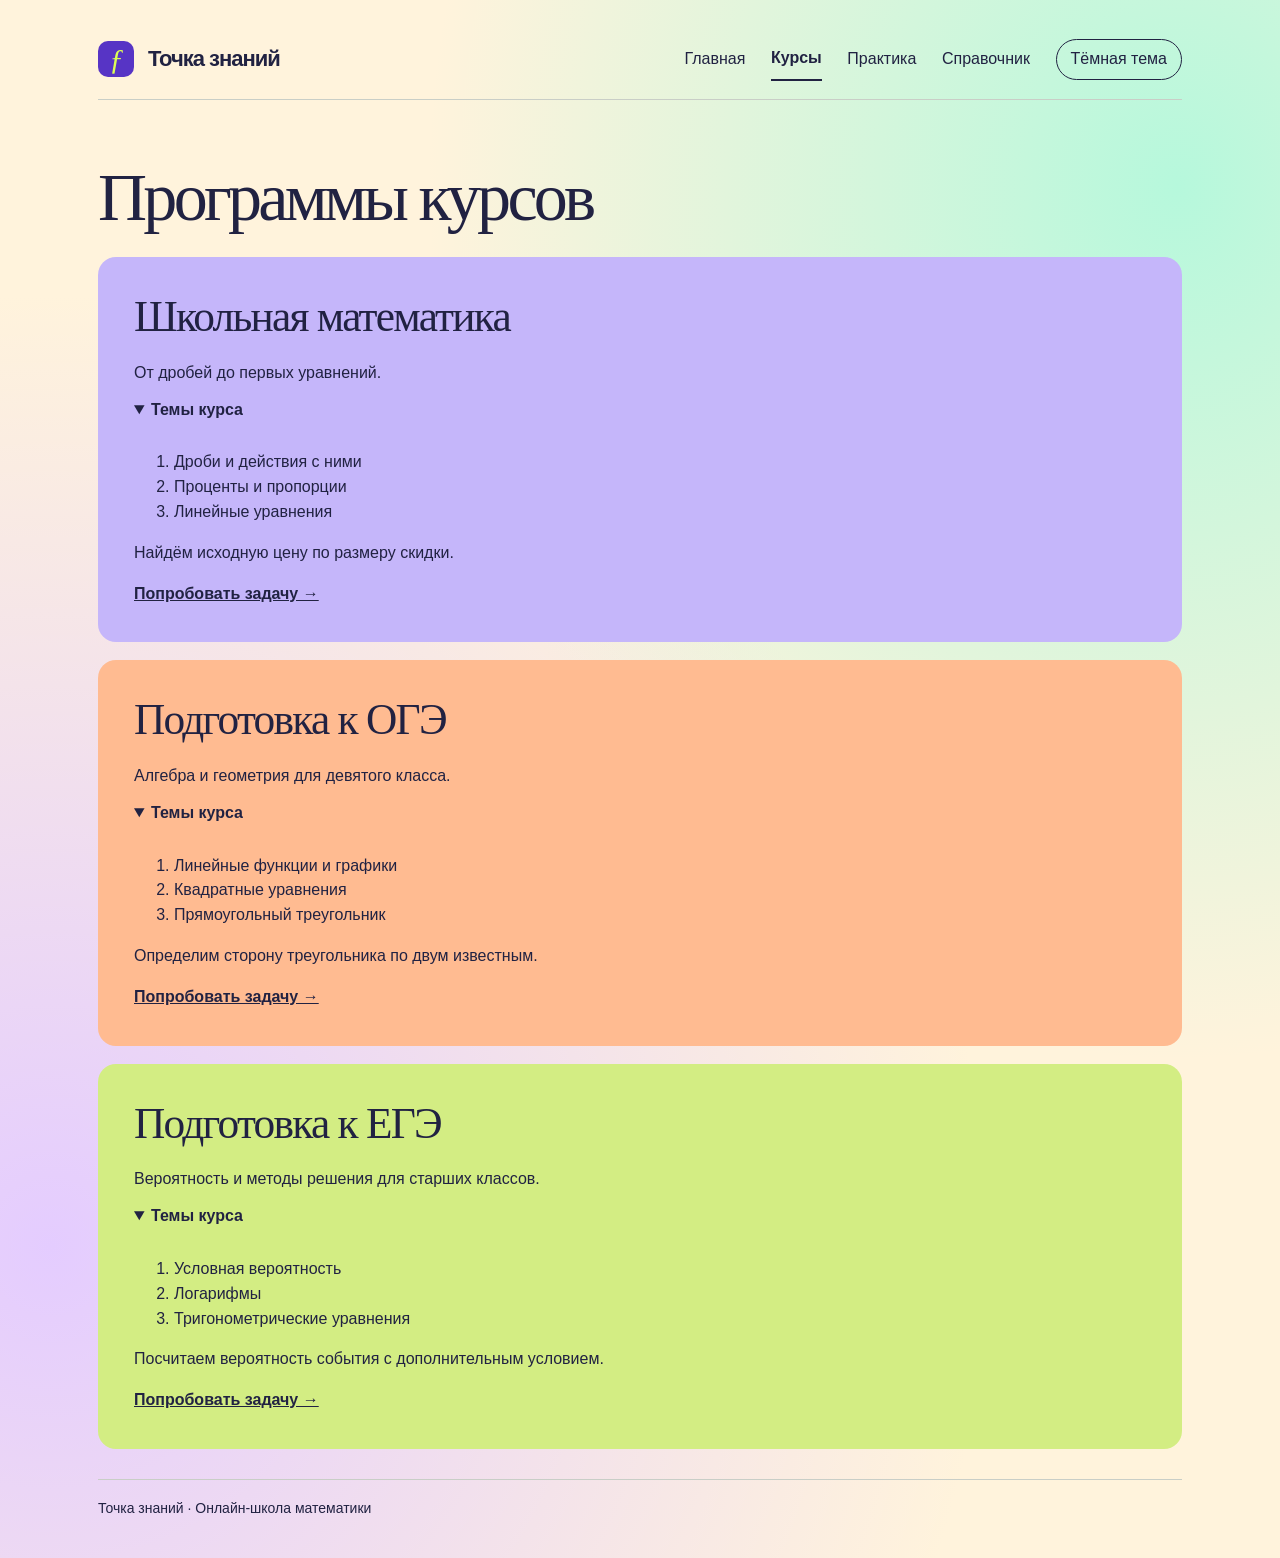
==== courses.html @ 42f4555e "Build a responsive four-page mathematics school with persistent theme selection" ====
<!doctype html>
<html lang="ru"><head><meta charset="utf-8"><meta name="viewport" content="width=device-width, initial-scale=1"><title>Курсы · Точка знаний</title><link rel="stylesheet" href="school.css"><script src="theme.js"></script></head><body><div class="tz"><nav aria-label="Основное меню"><a class="brand" href="index.html"><span class="mark" aria-hidden="true">ƒ</span>Точка знаний</a><div class="pages"><a href="index.html">Главная</a><a aria-current="page" href="courses.html">Курсы</a><a href="practice.html">Практика</a><a href="notes.html">Справочник</a><button type="button" class="theme" aria-pressed="false">Тёмная тема</button></div></nav><main><header class="page-head"><h1>Программы курсов</h1></header><article class="course" id="course-1"><h2>Школьная математика</h2><p>От дробей до первых уравнений.</p><details open><summary>Темы курса</summary><ol><li>Дроби и действия с ними</li><li>Проценты и пропорции</li><li>Линейные уравнения</li></ol></details><p>Найдём исходную цену по размеру скидки.</p><a href="practice.html#percent">Попробовать задачу →</a></article><article class="course" id="course-2"><h2>Подготовка к ОГЭ</h2><p>Алгебра и геометрия для девятого класса.</p><details open><summary>Темы курса</summary><ol><li>Линейные функции и графики</li><li>Квадратные уравнения</li><li>Прямоугольный треугольник</li></ol></details><p>Определим сторону треугольника по двум известным.</p><a href="practice.html#triangle">Попробовать задачу →</a></article><article class="course" id="course-3"><h2>Подготовка к ЕГЭ</h2><p>Вероятность и методы решения для старших классов.</p><details open><summary>Темы курса</summary><ol><li>Условная вероятность</li><li>Логарифмы</li><li>Тригонометрические уравнения</li></ol></details><p>Посчитаем вероятность события с дополнительным условием.</p><a href="practice.html#chance">Попробовать задачу →</a></article></main><footer>Точка знаний · Онлайн-школа математики</footer></div></body></html>
---- school.css ----
.tz {
  --ink: #162b35;
  --lime: #ddfa75;
  box-sizing: border-box;
  max-width: 1220px;
  margin: auto;
  padding: clamp(18px,4vw,52px);
  background: #f6f5ef;
  color: var(--ink);
  font: 16px/1.55 Inter, Arial, sans-serif;
  border-radius: 24px;
  container-type: inline-size;
}
.tz * { box-sizing: border-box; }
.tz nav, .tz .brand, .tz .tools { display:flex; align-items:center; gap:14px; }
.tz nav { justify-content:space-between; padding-bottom:18px; border-bottom:1px solid #c9cec7; }
.tz .brand { font-size:22px; font-weight:750; letter-spacing:-1px; }
.tz .mark { background:var(--ink); color:var(--lime); border-radius:10px; width:36px; text-align:center; font:italic 30px/36px Georgia,serif; }
.tz a { color:inherit; }
.tz .button { display:inline-block; width:fit-content; background:var(--ink); color:white; border-radius:100px; padding:12px 22px; text-decoration:none; font-weight:650; }
.tz .button:hover { background:#305364; }
.tz a:focus-visible, .tz summary:focus-visible { outline:3px solid #b85827; outline-offset:4px; }
.tz .hero { display:grid; grid-template-columns:1.1fr 1fr; align-items:center; gap:clamp(22px,4vw,54px); padding:48px 0; }
.tz h1,.tz h2,.tz h3,.tz p { color:inherit; margin:0; }
.tz h1 { font:500 clamp(40px,7cqw,82px)/.99 Georgia,serif; letter-spacing:-.055em; }
.tz h1 em { color:#466347; }
.tz .intro { margin:22px 0; max-width:42ch; }
.tz .tag { display:block; margin-bottom:18px; font-size:12px; font-weight:700; letter-spacing:.12em; text-transform:uppercase; }
.tz .board { background:var(--ink); color:white; padding:24px; border-radius:24px; }
.tz .board .tag { color:var(--lime); }
.tz svg { display:block; width:100%; height:auto; }
.tz .board p { margin:16px 0; font-size:18px; }
.tz summary { cursor:pointer; color:var(--lime); font-weight:bold; }
.tz details p { font-size:15px; }
.tz h2 { font:500 clamp(28px,4cqw,44px)/1.1 Georgia,serif; letter-spacing:-.04em; margin-bottom:20px; }
.tz .grid { display:grid; grid-template-columns:repeat(3,1fr); gap:12px; }
.tz article { padding:24px; border-radius:18px; background:#e3e9db; }
.tz article:nth-child(2) { background:#e0eaf1; }
.tz article:nth-child(3) { background:#f1e3d7; }
.tz article h3 { font:600 21px/1.2 Inter,Arial,sans-serif; margin-bottom:10px; }
.tz footer { margin-top:30px; padding-top:18px; border-top:1px solid #c9cec7; font-size:14px; }
@container (max-width:680px) {
  .tz .hero,.tz .grid { grid-template-columns:1fr; }
  .tz .hero { padding:30px 0; }
  .tz .brand { font-size:18px; gap:7px; }
  .tz .button { padding:10px 16px; }
}

.tz .board { min-width:0; }
.tz .slides { display:flex; align-items:flex-start; overflow-x:auto; scroll-snap-type:x mandatory; scrollbar-width:thin; }
.tz .problem { flex:0 0 100%; min-width:0; box-sizing:border-box; padding:3px; scroll-snap-align:start; }
.tz .problem svg { background-color:#203640; background-image:linear-gradient(#384d55 1px,transparent 1px),linear-gradient(90deg,#384d55 1px,transparent 1px); background-size:22px 22px; border-radius:10px; }
.tz .problem .answer, .tz .problem .hide-label { display:none; }
.tz .problem:has(details[open]) .answer { display:inline; fill:#ddfa75; font-weight:bold; }
.tz .problem:has(details[open]) .unknown, .tz details[open] .show-label { display:none; }
.tz details[open] .hide-label { display:inline; }
.tz .switcher { display:flex; align-items:center; gap:12px; margin:16px 0 4px; }
.tz .switcher small { margin-right:auto; }
.tz .switcher a { display:grid; place-items:center; width:44px; height:44px; border:1px solid #819598; border-radius:50%; text-decoration:none; color:white; }
.tz .switcher a:hover { background:#344c55; }
@media (prefers-reduced-motion:no-preference) { .tz .slides { scroll-behavior:smooth; } }

/* The page background also reaches the space outside the theme's content column. */
body:has(.tz), body:has(.tz) .wp-site-blocks {
  background: radial-gradient(ellipse at 92% 12%, #b6f8dc, transparent 45%),
              radial-gradient(ellipse at 4% 80%, #e4ccff, transparent 54%), #fff3dc;
}
.tz.tz {
  --ink:#212242;
  --lime:#dcff55;
  background:transparent;
  width:min(1160px, calc(100vw - 44px));
  max-width:none;
  margin-inline:calc(50% - min(580px, 50vw - 22px));
  padding:clamp(12px,2vw,28px);
}
.tz h1 em { color:#5931bd; }
.tz .mark, .tz a.button { background:#5734c5; }
.tz a.button:hover { background:#402493; }
.tz .board {
  background:linear-gradient(145deg,#32316f,#191d42 78%);
  box-shadow:0 18px 44px -20px #40308099;
  border:1px solid #4e508b;
  padding:clamp(16px,2vw,28px);
}
.tz .slides { scrollbar-width:none; overscroll-behavior-x:contain; }
.tz .slides::-webkit-scrollbar { display:none; }
.tz .problem { --accent:#deff5f; }
.tz .problem:nth-child(2) { --accent:#66f2dd; }
.tz .problem:nth-child(3) { --accent:#ffb981; }
.tz .problem svg { background-color:#272853; background-image:linear-gradient(#3b3b67 1px,transparent 1px),linear-gradient(90deg,#3b3b67 1px,transparent 1px); }
.tz .problem svg g[stroke] { stroke:var(--accent); fill:color-mix(in srgb,var(--accent) 18%,#272853); }
.tz .problem .tag,.tz .problem summary { color:var(--accent); }
.tz .problem:has(details[open]) .answer { fill:var(--accent); }
.tz .problem summary { padding:8px 0; }
.tz .switcher { border-top:1px solid #505077; padding-top:14px; }
.tz .switcher small { margin-right:0; }
.tz .meter { display:flex; gap:4px; margin-right:auto; }
.tz .meter i { width:6px; height:6px; border-radius:8px; background:#77789c; }
.tz .meter i.active { width:20px; background:var(--accent); }
.tz .switcher a { border-color:#9899ba; font:22px/1 Arial,sans-serif; }
.tz .switcher a:last-child { background:var(--accent); border-color:transparent; color:#212242; }
.tz .switcher a:hover { box-shadow:0 0 0 3px #ffffff42; }
.tz article { background:#d3ed83; }
.tz article:nth-child(2) { background:#c5b6fa; }
.tz article:nth-child(3) { background:#ffbb91; }
@media(max-width:420px) { .tz.tz { width:94vw; margin-inline:calc(50% - 47vw); padding:8px; } }

*{box-sizing:border-box}
html{min-height:100%;color-scheme:light}
body{margin:0;min-height:100vh}
body .tz.tz{width:min(1160px,100%);margin:0 auto;padding:clamp(16px,3vw,38px)}
.tz nav{flex-wrap:wrap}
.tz .brand{text-decoration:none}
.tz .pages{display:flex;align-items:center;gap:clamp(12px,2vw,28px);flex-wrap:wrap}
.pages a{text-decoration:none;padding:8px 0}
.pages a[aria-current]{border-bottom:2px solid currentColor;font-weight:700}
.theme{font:inherit;border:1px solid currentColor;background:transparent;color:inherit;border-radius:24px;padding:7px 14px;cursor:pointer}
.tz main{min-height:65vh}
.tz .page-head{padding:clamp(30px,5vw,66px) 0 26px}
.tz .page-head h1{font-size:clamp(40px,6vw,68px)}
.tz .course{margin-bottom:18px;padding:clamp(20px,3vw,36px)}
.tz .course summary,.tz .practice summary{color:inherit;padding:12px 0}
.tz .practice{padding:22px 0;border-top:1px solid #8888}
.tz .practice h2{font-size:26px}
.tz .course a,.tz .grid article a{display:inline-block;margin-top:16px;font-weight:700}
html[data-theme=dark]{color-scheme:dark}
html[data-theme=dark] body:has(.tz){background:radial-gradient(ellipse at top right,#163b39,transparent 48%),#191729}
html[data-theme=dark] .tz{--ink:#f3eefb}
html[data-theme=dark] .tz h1 em{color:#c4a8ff}
html[data-theme=dark] .tz article{background:#32422c}
html[data-theme=dark] .tz article:nth-child(2){background:#403459}
html[data-theme=dark] .tz article:nth-child(3){background:#54382e}
@media(max-width:620px){.tz nav{align-items:flex-start;gap:12px}.tz .pages{width:100%;gap:12px;font-size:14px}.theme{margin-left:auto}.tz .hero{grid-template-columns:minmax(0,1fr)}}
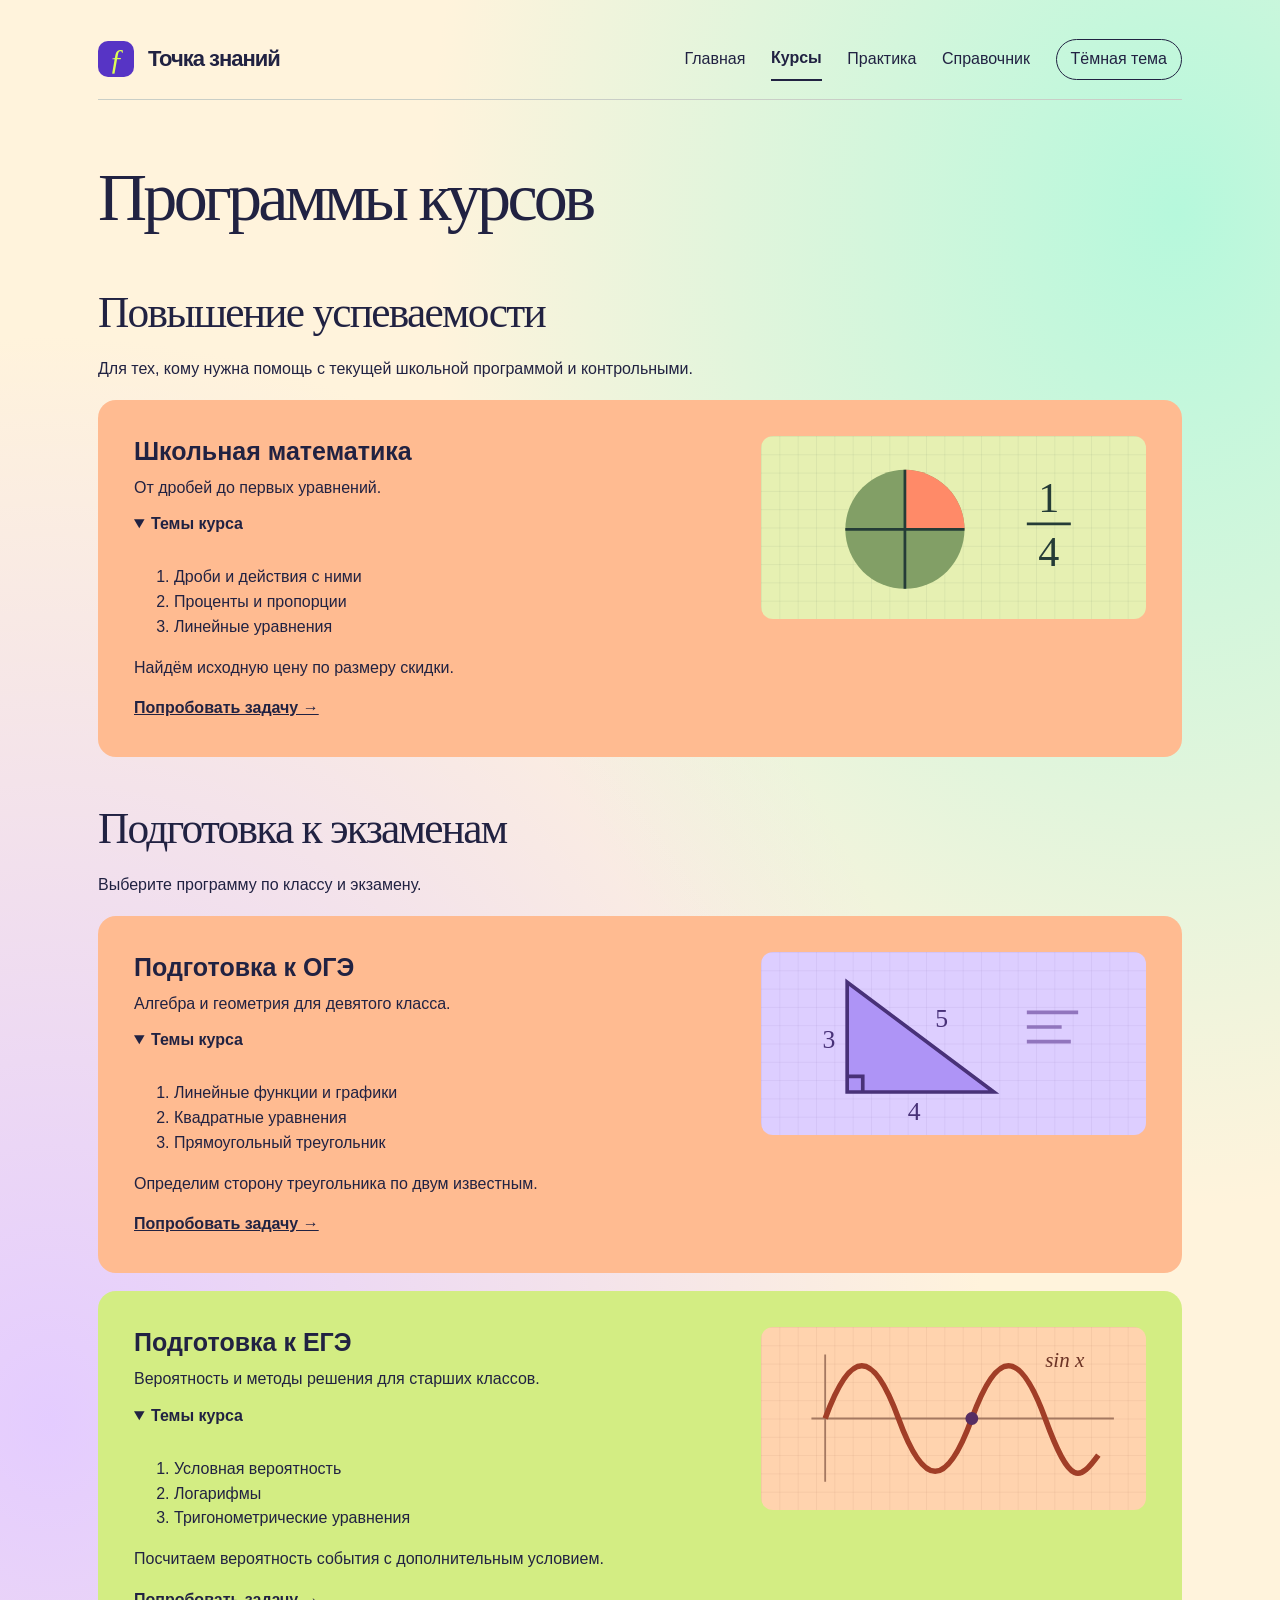
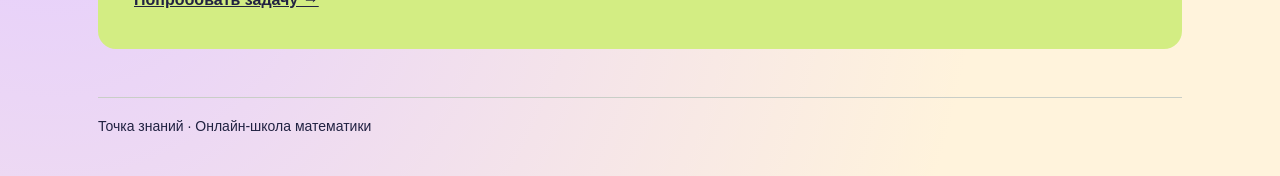
==== commit 7691e2a2: "Separate school support and exam preparation, illustrate the course catalogue" ====
--- a/courses.html
+++ b/courses.html
@@ -1,2 +1,2 @@
 <!doctype html>
-<html lang="ru"><head><meta charset="utf-8"><meta name="viewport" content="width=device-width, initial-scale=1"><title>Курсы · Точка знаний</title><link rel="stylesheet" href="school.css"><script src="theme.js"></script></head><body><div class="tz"><nav aria-label="Основное меню"><a class="brand" href="index.html"><span class="mark" aria-hidden="true">ƒ</span>Точка знаний</a><div class="pages"><a href="index.html">Главная</a><a aria-current="page" href="courses.html">Курсы</a><a href="practice.html">Практика</a><a href="notes.html">Справочник</a><button type="button" class="theme" aria-pressed="false">Тёмная тема</button></div></nav><main><header class="page-head"><h1>Программы курсов</h1></header><article class="course" id="course-1"><h2>Школьная математика</h2><p>От дробей до первых уравнений.</p><details open><summary>Темы курса</summary><ol><li>Дроби и действия с ними</li><li>Проценты и пропорции</li><li>Линейные уравнения</li></ol></details><p>Найдём исходную цену по размеру скидки.</p><a href="practice.html#percent">Попробовать задачу →</a></article><article class="course" id="course-2"><h2>Подготовка к ОГЭ</h2><p>Алгебра и геометрия для девятого класса.</p><details open><summary>Темы курса</summary><ol><li>Линейные функции и графики</li><li>Квадратные уравнения</li><li>Прямоугольный треугольник</li></ol></details><p>Определим сторону треугольника по двум известным.</p><a href="practice.html#triangle">Попробовать задачу →</a></article><article class="course" id="course-3"><h2>Подготовка к ЕГЭ</h2><p>Вероятность и методы решения для старших классов.</p><details open><summary>Темы курса</summary><ol><li>Условная вероятность</li><li>Логарифмы</li><li>Тригонометрические уравнения</li></ol></details><p>Посчитаем вероятность события с дополнительным условием.</p><a href="practice.html#chance">Попробовать задачу →</a></article></main><footer>Точка знаний · Онлайн-школа математики</footer></div></body></html>+<html lang="ru"><head><meta charset="utf-8"><meta name="viewport" content="width=device-width, initial-scale=1"><title>Курсы · Точка знаний</title><link rel="stylesheet" href="school.css"><script src="theme.js"></script></head><body><div class="tz"><nav aria-label="Основное меню"><a class="brand" href="index.html"><span class="mark" aria-hidden="true">ƒ</span>Точка знаний</a><div class="pages"><a href="index.html">Главная</a><a aria-current="page" href="courses.html">Курсы</a><a href="practice.html">Практика</a><a href="notes.html">Справочник</a><button type="button" class="theme" aria-pressed="false">Тёмная тема</button></div></nav><main><header class="page-head"><h1>Программы курсов</h1></header><section class="catalog-group" id="school"><h2>Повышение успеваемости</h2><p>Для тех, кому нужна помощь с текущей школьной программой и контрольными.</p><article class="course" id="course-1"><img class="lesson-art" src="fractions.svg" width="420" height="200" alt="Одна четверть круга выделена цветом"><h3>Школьная математика</h3><p>От дробей до первых уравнений.</p><details open><summary>Темы курса</summary><ol><li>Дроби и действия с ними</li><li>Проценты и пропорции</li><li>Линейные уравнения</li></ol></details><p>Найдём исходную цену по размеру скидки.</p><a href="practice.html#percent">Попробовать задачу →</a></article></section><section class="catalog-group" id="exams"><h2>Подготовка к экзаменам</h2><p>Выберите программу по классу и экзамену.</p><article class="course" id="course-2"><img class="lesson-art" src="triangle.svg" width="420" height="200" alt="Прямоугольный треугольник со сторонами 3, 4 и 5"><h3>Подготовка к ОГЭ</h3><p>Алгебра и геометрия для девятого класса.</p><details open><summary>Темы курса</summary><ol><li>Линейные функции и графики</li><li>Квадратные уравнения</li><li>Прямоугольный треугольник</li></ol></details><p>Определим сторону треугольника по двум известным.</p><a href="practice.html#triangle">Попробовать задачу →</a></article><article class="course" id="course-3"><img class="lesson-art" src="wave.svg" width="420" height="200" alt="График синусоиды"><h3>Подготовка к ЕГЭ</h3><p>Вероятность и методы решения для старших классов.</p><details open><summary>Темы курса</summary><ol><li>Условная вероятность</li><li>Логарифмы</li><li>Тригонометрические уравнения</li></ol></details><p>Посчитаем вероятность события с дополнительным условием.</p><a href="practice.html#chance">Попробовать задачу →</a></article></section></main><footer>Точка знаний · Онлайн-школа математики</footer></div></body></html>
--- a/school.css
+++ b/school.css
@@ -133,3 +133,12 @@
 html[data-theme=dark] .tz article:nth-child(2){background:#403459}
 html[data-theme=dark] .tz article:nth-child(3){background:#54382e}
 @media(max-width:620px){.tz nav{align-items:flex-start;gap:12px}.tz .pages{width:100%;gap:12px;font-size:14px}.theme{margin-left:auto}.tz .hero{grid-template-columns:minmax(0,1fr)}}
+
+.tz .lesson-art { display:block;width:100%;height:auto;border-radius:12px;margin-bottom:18px; }
+.catalog-group { margin:32px 0 48px; }
+.tz .catalog-group > p { margin-bottom:18px; }
+.tz .catalog-group article { display:flow-root; }
+.tz .catalog-group h3 { font-size:25px; }
+@media(min-width:720px) {
+ .tz .catalog-group .lesson-art { float:right;width:38%;margin:0 0 16px 32px; }
+}
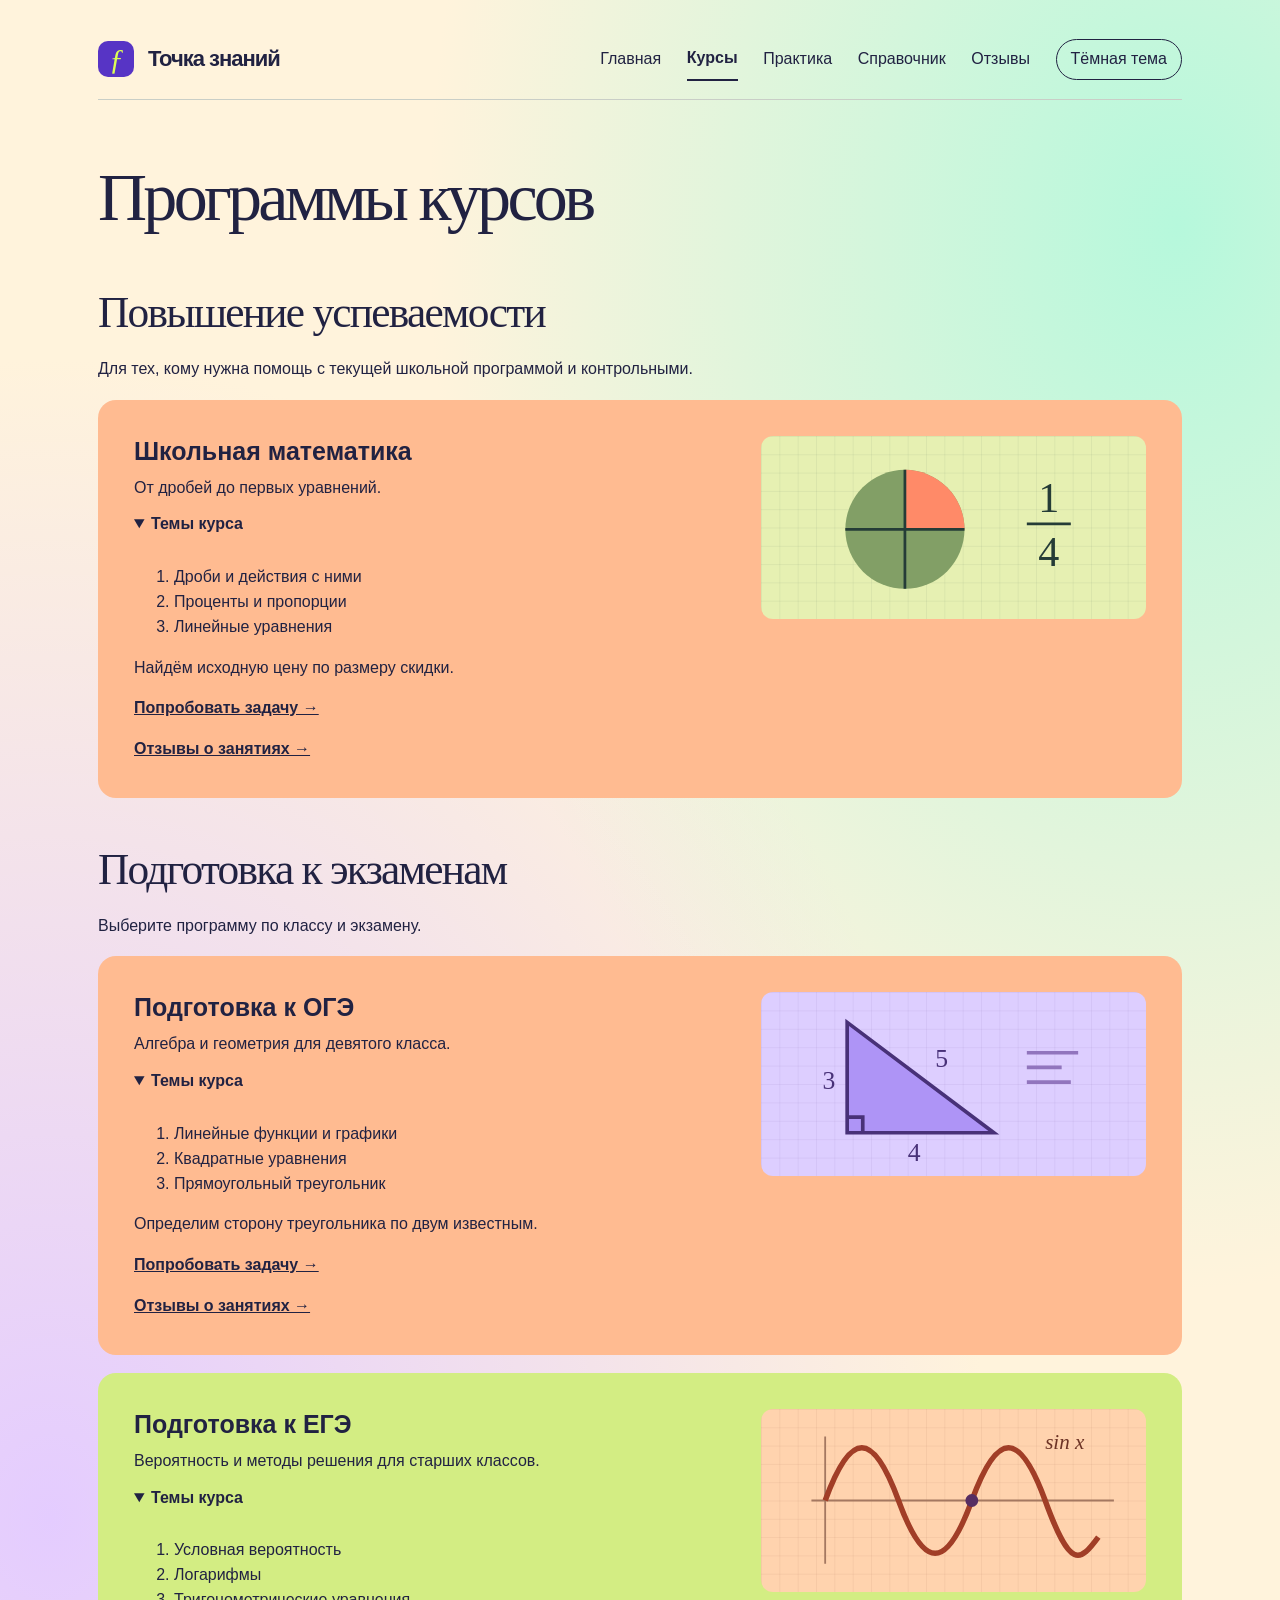
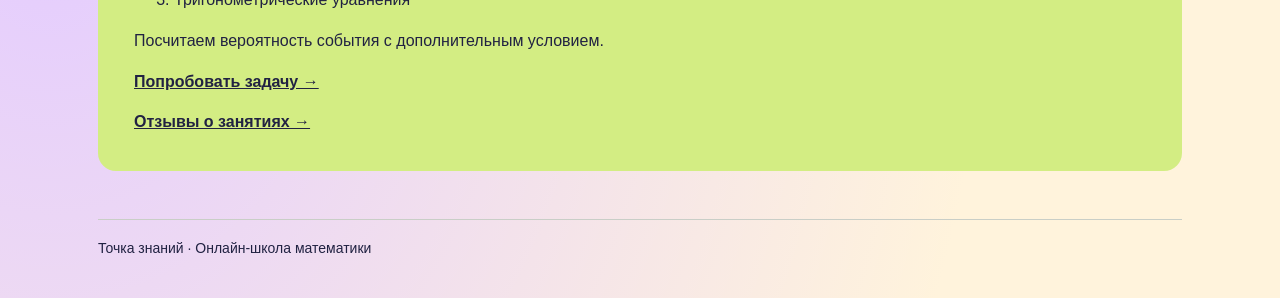
==== commit cc0fdaf6: "Publish six student and parent reviews with course-linked learning stories" ====
--- a/courses.html
+++ b/courses.html
@@ -1,2 +1,2 @@
 <!doctype html>
-<html lang="ru"><head><meta charset="utf-8"><meta name="viewport" content="width=device-width, initial-scale=1"><title>Курсы · Точка знаний</title><link rel="stylesheet" href="school.css"><script src="theme.js"></script></head><body><div class="tz"><nav aria-label="Основное меню"><a class="brand" href="index.html"><span class="mark" aria-hidden="true">ƒ</span>Точка знаний</a><div class="pages"><a href="index.html">Главная</a><a aria-current="page" href="courses.html">Курсы</a><a href="practice.html">Практика</a><a href="notes.html">Справочник</a><button type="button" class="theme" aria-pressed="false">Тёмная тема</button></div></nav><main><header class="page-head"><h1>Программы курсов</h1></header><section class="catalog-group" id="school"><h2>Повышение успеваемости</h2><p>Для тех, кому нужна помощь с текущей школьной программой и контрольными.</p><article class="course" id="course-1"><img class="lesson-art" src="fractions.svg" width="420" height="200" alt="Одна четверть круга выделена цветом"><h3>Школьная математика</h3><p>От дробей до первых уравнений.</p><details open><summary>Темы курса</summary><ol><li>Дроби и действия с ними</li><li>Проценты и пропорции</li><li>Линейные уравнения</li></ol></details><p>Найдём исходную цену по размеру скидки.</p><a href="practice.html#percent">Попробовать задачу →</a></article></section><section class="catalog-group" id="exams"><h2>Подготовка к экзаменам</h2><p>Выберите программу по классу и экзамену.</p><article class="course" id="course-2"><img class="lesson-art" src="triangle.svg" width="420" height="200" alt="Прямоугольный треугольник со сторонами 3, 4 и 5"><h3>Подготовка к ОГЭ</h3><p>Алгебра и геометрия для девятого класса.</p><details open><summary>Темы курса</summary><ol><li>Линейные функции и графики</li><li>Квадратные уравнения</li><li>Прямоугольный треугольник</li></ol></details><p>Определим сторону треугольника по двум известным.</p><a href="practice.html#triangle">Попробовать задачу →</a></article><article class="course" id="course-3"><img class="lesson-art" src="wave.svg" width="420" height="200" alt="График синусоиды"><h3>Подготовка к ЕГЭ</h3><p>Вероятность и методы решения для старших классов.</p><details open><summary>Темы курса</summary><ol><li>Условная вероятность</li><li>Логарифмы</li><li>Тригонометрические уравнения</li></ol></details><p>Посчитаем вероятность события с дополнительным условием.</p><a href="practice.html#chance">Попробовать задачу →</a></article></section></main><footer>Точка знаний · Онлайн-школа математики</footer></div></body></html>+<html lang="ru"><head><meta charset="utf-8"><meta name="viewport" content="width=device-width, initial-scale=1"><title>Курсы · Точка знаний</title><link rel="stylesheet" href="school.css"><script src="theme.js"></script></head><body><div class="tz"><nav aria-label="Основное меню"><a class="brand" href="index.html"><span class="mark" aria-hidden="true">ƒ</span>Точка знаний</a><div class="pages"><a href="index.html">Главная</a><a aria-current="page" href="courses.html">Курсы</a><a href="practice.html">Практика</a><a href="notes.html">Справочник</a><a href="reviews.html">Отзывы</a><button type="button" class="theme" aria-pressed="false">Тёмная тема</button></div></nav><main><header class="page-head"><h1>Программы курсов</h1></header><section class="catalog-group" id="school"><h2>Повышение успеваемости</h2><p>Для тех, кому нужна помощь с текущей школьной программой и контрольными.</p><article class="course" id="course-1"><img class="lesson-art" src="fractions.svg" width="420" height="200" alt="Одна четверть круга выделена цветом"><h3>Школьная математика</h3><p>От дробей до первых уравнений.</p><details open><summary>Темы курса</summary><ol><li>Дроби и действия с ними</li><li>Проценты и пропорции</li><li>Линейные уравнения</li></ol></details><p>Найдём исходную цену по размеру скидки.</p><a href="practice.html#percent">Попробовать задачу →</a><p><a href="reviews.html#school">Отзывы о занятиях →</a></p></article></section><section class="catalog-group" id="exams"><h2>Подготовка к экзаменам</h2><p>Выберите программу по классу и экзамену.</p><article class="course" id="course-2"><img class="lesson-art" src="triangle.svg" width="420" height="200" alt="Прямоугольный треугольник со сторонами 3, 4 и 5"><h3>Подготовка к ОГЭ</h3><p>Алгебра и геометрия для девятого класса.</p><details open><summary>Темы курса</summary><ol><li>Линейные функции и графики</li><li>Квадратные уравнения</li><li>Прямоугольный треугольник</li></ol></details><p>Определим сторону треугольника по двум известным.</p><a href="practice.html#triangle">Попробовать задачу →</a><p><a href="reviews.html#oge">Отзывы о занятиях →</a></p></article><article class="course" id="course-3"><img class="lesson-art" src="wave.svg" width="420" height="200" alt="График синусоиды"><h3>Подготовка к ЕГЭ</h3><p>Вероятность и методы решения для старших классов.</p><details open><summary>Темы курса</summary><ol><li>Условная вероятность</li><li>Логарифмы</li><li>Тригонометрические уравнения</li></ol></details><p>Посчитаем вероятность события с дополнительным условием.</p><a href="practice.html#chance">Попробовать задачу →</a><p><a href="reviews.html#ege">Отзывы о занятиях →</a></p></article></section></main><footer>Точка знаний · Онлайн-школа математики</footer></div></body></html>
--- a/school.css
+++ b/school.css
@@ -142,3 +142,12 @@
 @media(min-width:720px) {
  .tz .catalog-group .lesson-art { float:right;width:38%;margin:0 0 16px 32px; }
 }
+
+.review-group { margin: clamp(32px,6vw,68px) 0; scroll-margin-top:24px; }
+.review-links { line-height:2.4; }
+.review { max-width:76ch; margin:20px 0; padding:clamp(18px,4vw,32px); border:1px solid #9183ae66; border-inline-start:4px solid #9372df; border-radius:16px; background:#ffffff54; }
+.review h3 { font:600 23px/1.3 Georgia,serif; }
+.review blockquote { margin:14px 0; line-height:1.7; }
+.review figcaption { font-weight:650; }
+html[data-theme=dark] .review { background:#292639; }
+.tz .all-reviews { margin-top:18px; }
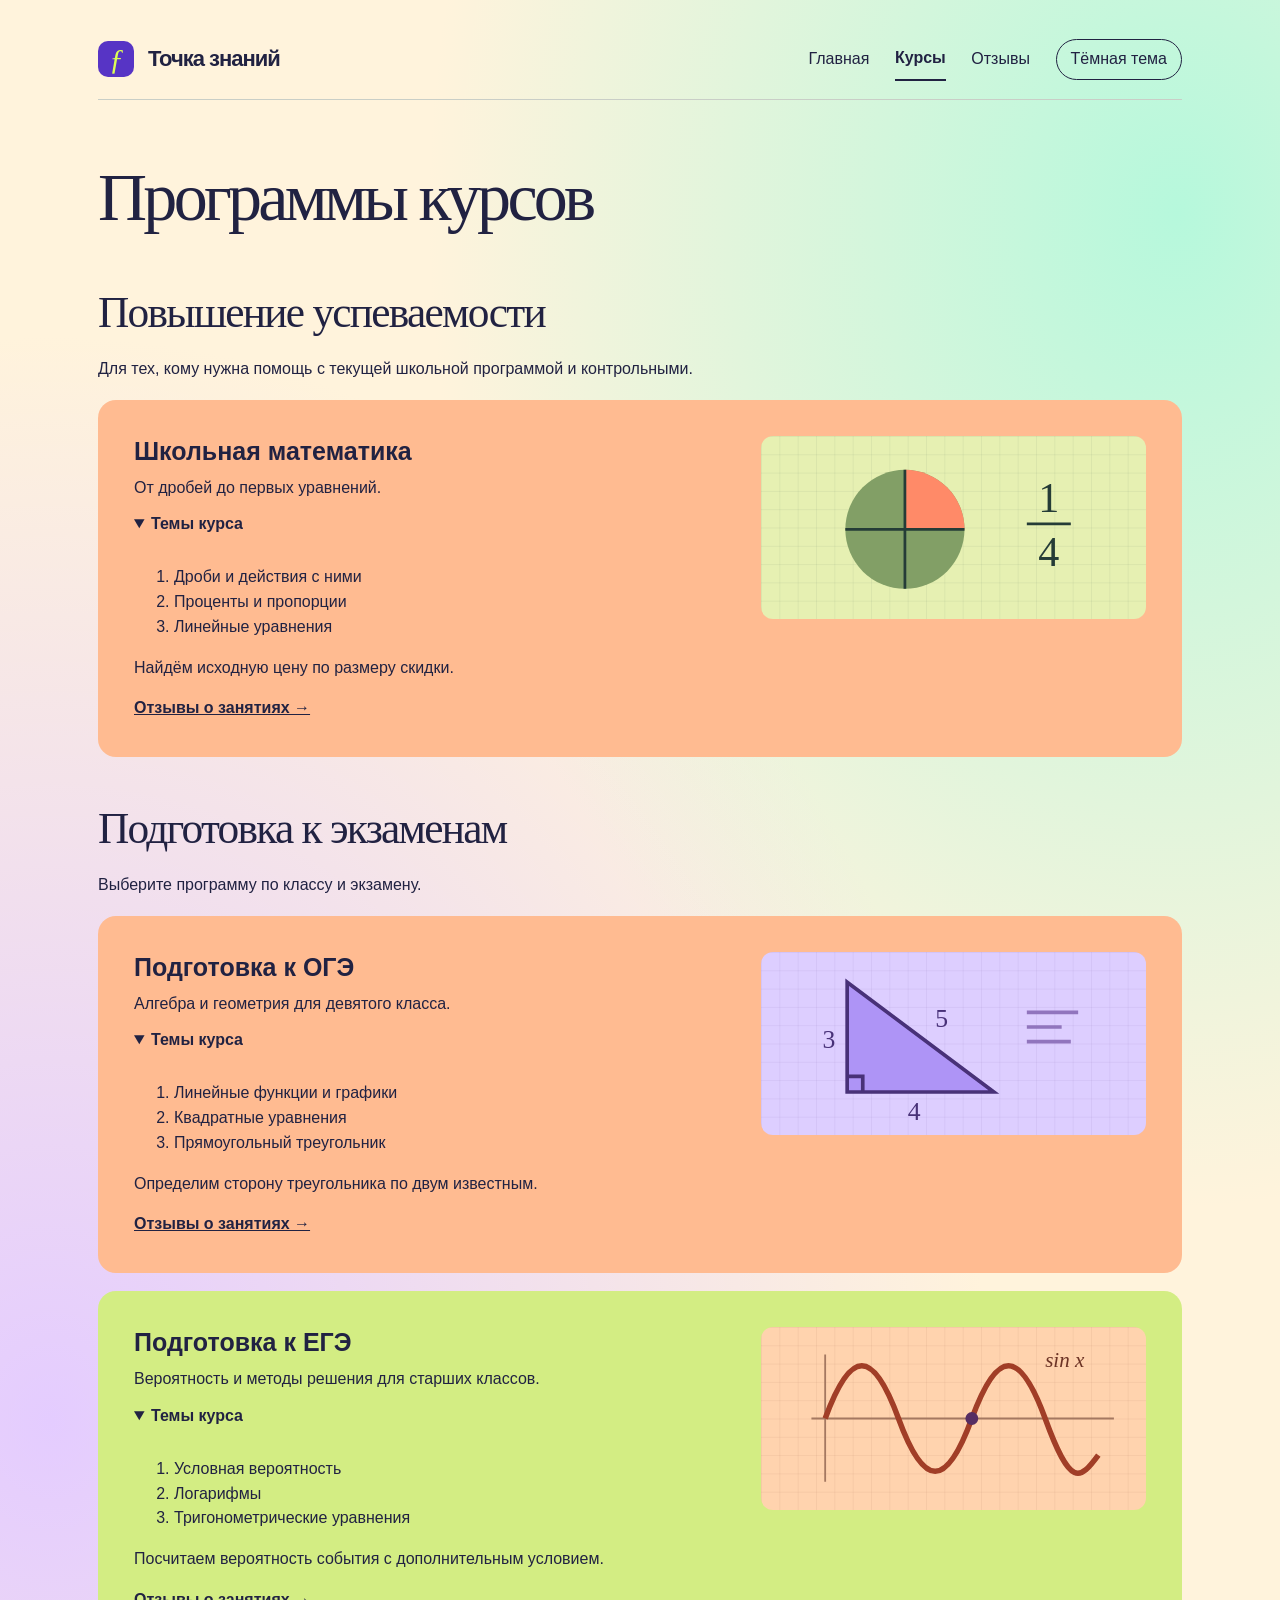
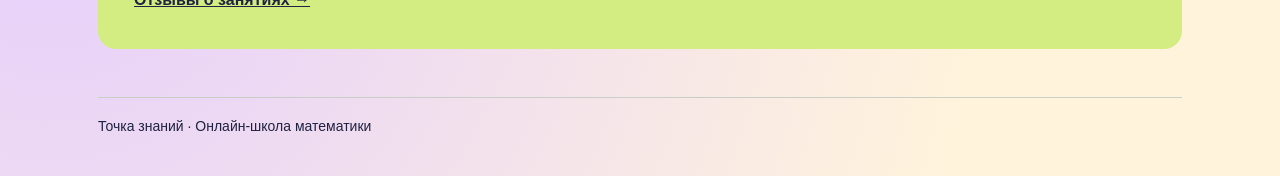
==== commit 13142d8a: "Align public pages, retire public practice routes and redesign review cards" ====
--- a/courses.html
+++ b/courses.html
@@ -1,2 +1,2 @@
 <!doctype html>
-<html lang="ru"><head><meta charset="utf-8"><meta name="viewport" content="width=device-width, initial-scale=1"><title>Курсы · Точка знаний</title><link rel="stylesheet" href="school.css"><script src="theme.js"></script></head><body><div class="tz"><nav aria-label="Основное меню"><a class="brand" href="index.html"><span class="mark" aria-hidden="true">ƒ</span>Точка знаний</a><div class="pages"><a href="index.html">Главная</a><a aria-current="page" href="courses.html">Курсы</a><a href="practice.html">Практика</a><a href="notes.html">Справочник</a><a href="reviews.html">Отзывы</a><button type="button" class="theme" aria-pressed="false">Тёмная тема</button></div></nav><main><header class="page-head"><h1>Программы курсов</h1></header><section class="catalog-group" id="school"><h2>Повышение успеваемости</h2><p>Для тех, кому нужна помощь с текущей школьной программой и контрольными.</p><article class="course" id="course-1"><img class="lesson-art" src="fractions.svg" width="420" height="200" alt="Одна четверть круга выделена цветом"><h3>Школьная математика</h3><p>От дробей до первых уравнений.</p><details open><summary>Темы курса</summary><ol><li>Дроби и действия с ними</li><li>Проценты и пропорции</li><li>Линейные уравнения</li></ol></details><p>Найдём исходную цену по размеру скидки.</p><a href="practice.html#percent">Попробовать задачу →</a><p><a href="reviews.html#school">Отзывы о занятиях →</a></p></article></section><section class="catalog-group" id="exams"><h2>Подготовка к экзаменам</h2><p>Выберите программу по классу и экзамену.</p><article class="course" id="course-2"><img class="lesson-art" src="triangle.svg" width="420" height="200" alt="Прямоугольный треугольник со сторонами 3, 4 и 5"><h3>Подготовка к ОГЭ</h3><p>Алгебра и геометрия для девятого класса.</p><details open><summary>Темы курса</summary><ol><li>Линейные функции и графики</li><li>Квадратные уравнения</li><li>Прямоугольный треугольник</li></ol></details><p>Определим сторону треугольника по двум известным.</p><a href="practice.html#triangle">Попробовать задачу →</a><p><a href="reviews.html#oge">Отзывы о занятиях →</a></p></article><article class="course" id="course-3"><img class="lesson-art" src="wave.svg" width="420" height="200" alt="График синусоиды"><h3>Подготовка к ЕГЭ</h3><p>Вероятность и методы решения для старших классов.</p><details open><summary>Темы курса</summary><ol><li>Условная вероятность</li><li>Логарифмы</li><li>Тригонометрические уравнения</li></ol></details><p>Посчитаем вероятность события с дополнительным условием.</p><a href="practice.html#chance">Попробовать задачу →</a><p><a href="reviews.html#ege">Отзывы о занятиях →</a></p></article></section></main><footer>Точка знаний · Онлайн-школа математики</footer></div></body></html>+<html lang="ru"><head><meta charset="utf-8"><meta name="viewport" content="width=device-width, initial-scale=1"><title>Курсы · Точка знаний</title><link rel="stylesheet" href="school.css"><script src="theme.js"></script></head><body><div class="tz"><nav aria-label="Основное меню"><a class="brand" href="index.html"><span class="mark" aria-hidden="true">ƒ</span>Точка знаний</a><div class="pages"><a href="index.html">Главная</a><a aria-current="page" href="courses.html">Курсы</a><a href="reviews.html">Отзывы</a><button type="button" class="theme" aria-pressed="false">Тёмная тема</button></div></nav><main><header class="page-head"><h1>Программы курсов</h1></header><section class="catalog-group" id="school"><h2>Повышение успеваемости</h2><p>Для тех, кому нужна помощь с текущей школьной программой и контрольными.</p><article class="course" id="course-1"><img class="lesson-art" src="fractions.svg" width="420" height="200" alt="Одна четверть круга выделена цветом"><h3>Школьная математика</h3><p>От дробей до первых уравнений.</p><details open><summary>Темы курса</summary><ol><li>Дроби и действия с ними</li><li>Проценты и пропорции</li><li>Линейные уравнения</li></ol></details><p>Найдём исходную цену по размеру скидки.</p><p><a href="reviews.html#school">Отзывы о занятиях →</a></p></article></section><section class="catalog-group" id="exams"><h2>Подготовка к экзаменам</h2><p>Выберите программу по классу и экзамену.</p><article class="course" id="course-2"><img class="lesson-art" src="triangle.svg" width="420" height="200" alt="Прямоугольный треугольник со сторонами 3, 4 и 5"><h3>Подготовка к ОГЭ</h3><p>Алгебра и геометрия для девятого класса.</p><details open><summary>Темы курса</summary><ol><li>Линейные функции и графики</li><li>Квадратные уравнения</li><li>Прямоугольный треугольник</li></ol></details><p>Определим сторону треугольника по двум известным.</p><p><a href="reviews.html#oge">Отзывы о занятиях →</a></p></article><article class="course" id="course-3"><img class="lesson-art" src="wave.svg" width="420" height="200" alt="График синусоиды"><h3>Подготовка к ЕГЭ</h3><p>Вероятность и методы решения для старших классов.</p><details open><summary>Темы курса</summary><ol><li>Условная вероятность</li><li>Логарифмы</li><li>Тригонометрические уравнения</li></ol></details><p>Посчитаем вероятность события с дополнительным условием.</p><p><a href="reviews.html#ege">Отзывы о занятиях →</a></p></article></section></main><footer>Точка знаний · Онлайн-школа математики</footer></div></body></html>
--- a/school.css
+++ b/school.css
@@ -151,3 +151,24 @@
 .review figcaption { font-weight:650; }
 html[data-theme=dark] .review { background:#292639; }
 .tz .all-reviews { margin-top:18px; }
+
+/* Shared card geometry and responsive review rows. */
+.tz .grid > article { display:flex;flex-direction:column;min-width:0; }
+.tz .grid > article > a { margin-top:auto;padding-top:18px; }
+.tz .review-deck { display:grid;grid-template-columns:repeat(3,minmax(0,1fr));gap:18px;margin:20px 0;align-items:start; }
+.tz .review-deck .story-card { display:flex;flex-direction:column;min-height:330px;padding:26px;border-radius:24px;background:#fbdce8;color:#282234; }
+.tz .review-deck .story-card:nth-child(2n) { background:#e6ddfb; }
+.tz .review-deck .story-card:nth-child(3n) { background:#d5eee5; }
+.tz .story-card h3 { margin:0 0 7px;font:700 1.18rem/1.32 system-ui,sans-serif; }
+.tz .story-card header p { color:#615768;font-size:.9rem; }
+.tz .story-card blockquote { margin:20px 0;line-height:1.6; }
+.tz .story-card details { margin-top:auto;display:flex;flex-direction:column; }
+.tz .story-card summary { cursor:pointer;color:inherit;text-decoration:underline;text-underline-offset:4px;padding:8px 0; }
+.tz .story-card summary span+span,.tz .story-card details[open] summary span:first-child {display:none}
+.tz .story-card details[open] summary span+span {display:inline}
+html[data-theme=dark] .tz .story-card {background:#453042;color:#fff3fb}
+html[data-theme=dark] .tz .story-card:nth-child(2n) {background:#37334e}
+html[data-theme=dark] .tz .story-card:nth-child(3n) {background:#274139}
+html[data-theme=dark] .tz .story-card header p {color:#e0d9e2}
+@media(max-width:850px){.tz .review-deck {grid-template-columns:repeat(2,minmax(0,1fr))}}
+@media(max-width:600px){.tz .review-deck {grid-template-columns:minmax(0,1fr)}.tz .review-deck .story-card {min-height:auto}.tz .pages{width:100%;gap:12px}.tz .theme{margin-left:0}}
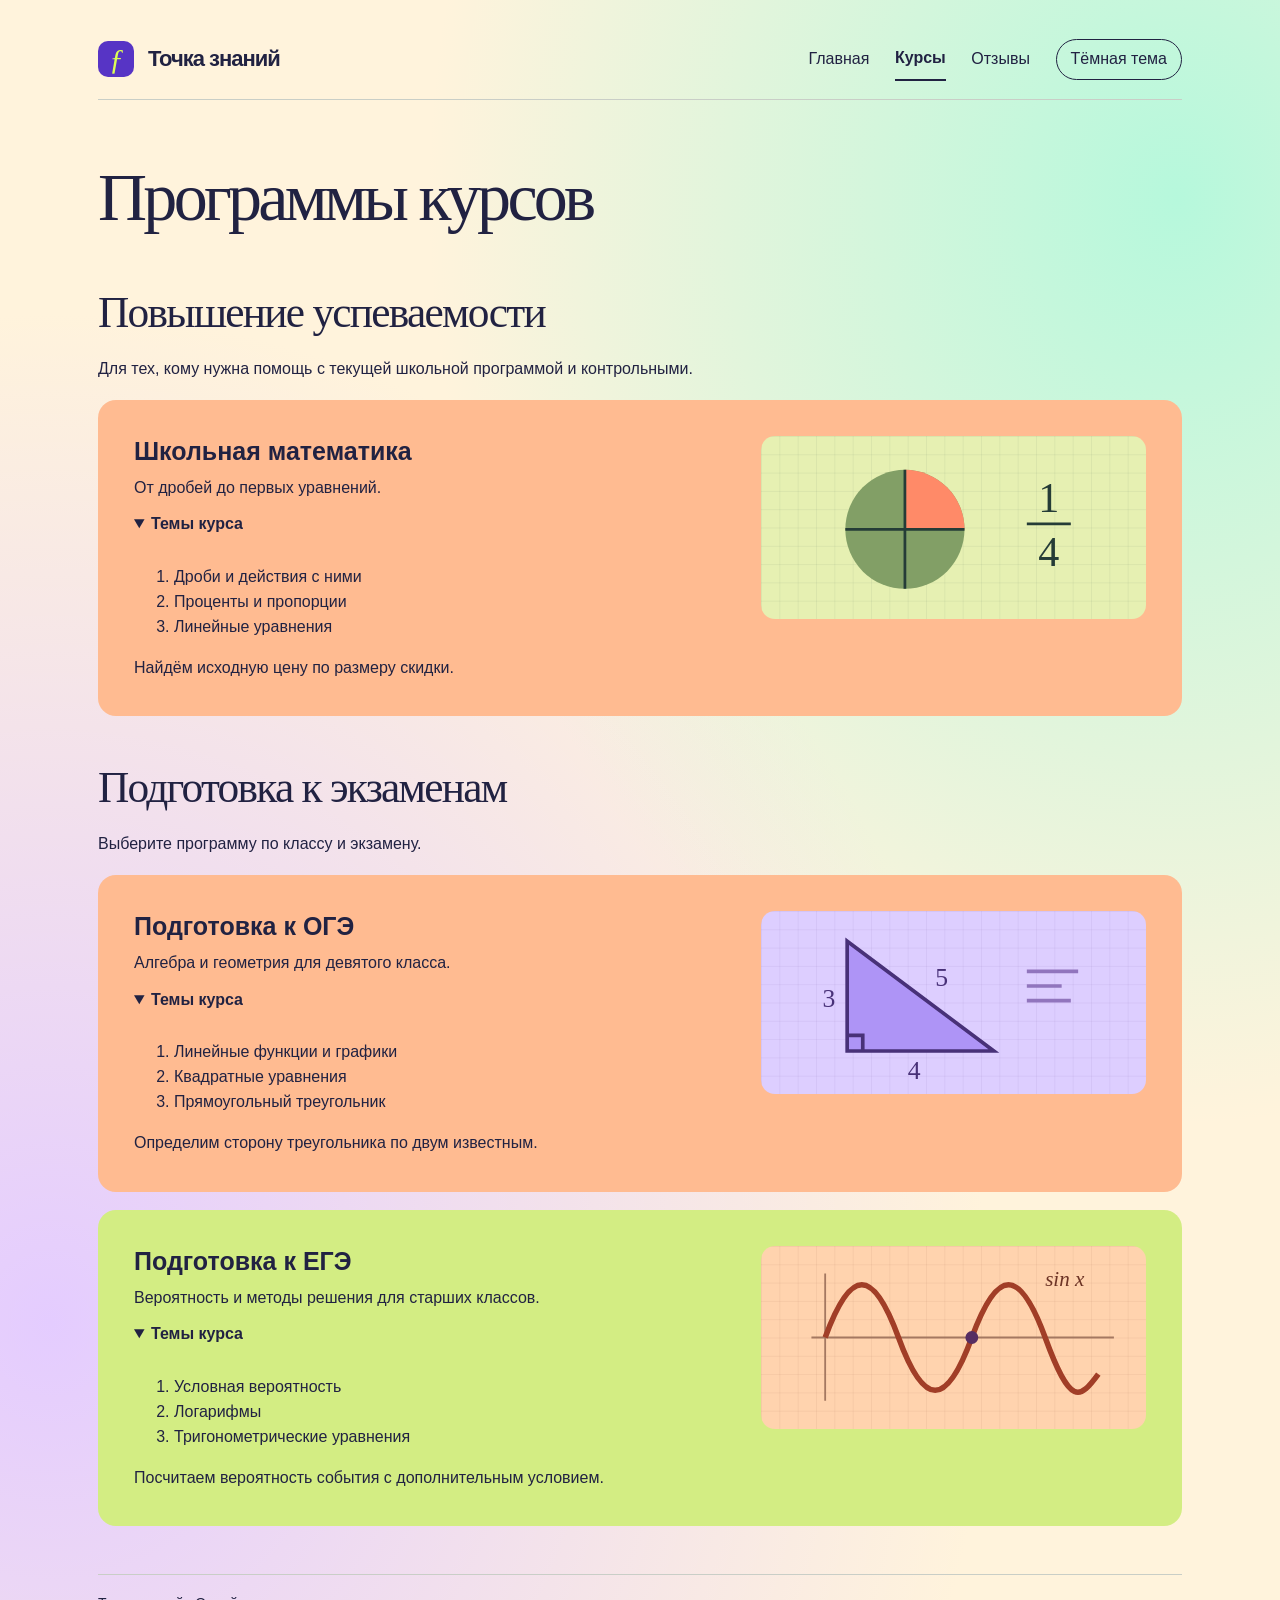
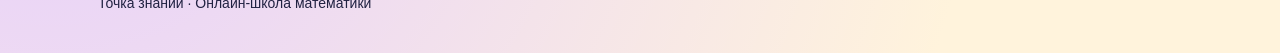
==== commit 8f7ad87e: "Improve dark contrast, simplify review controls and standardize illustration frames" ====
--- a/courses.html
+++ b/courses.html
@@ -1,2 +1,2 @@
 <!doctype html>
-<html lang="ru"><head><meta charset="utf-8"><meta name="viewport" content="width=device-width, initial-scale=1"><title>Курсы · Точка знаний</title><link rel="stylesheet" href="school.css"><script src="theme.js"></script></head><body><div class="tz"><nav aria-label="Основное меню"><a class="brand" href="index.html"><span class="mark" aria-hidden="true">ƒ</span>Точка знаний</a><div class="pages"><a href="index.html">Главная</a><a aria-current="page" href="courses.html">Курсы</a><a href="reviews.html">Отзывы</a><button type="button" class="theme" aria-pressed="false">Тёмная тема</button></div></nav><main><header class="page-head"><h1>Программы курсов</h1></header><section class="catalog-group" id="school"><h2>Повышение успеваемости</h2><p>Для тех, кому нужна помощь с текущей школьной программой и контрольными.</p><article class="course" id="course-1"><img class="lesson-art" src="fractions.svg" width="420" height="200" alt="Одна четверть круга выделена цветом"><h3>Школьная математика</h3><p>От дробей до первых уравнений.</p><details open><summary>Темы курса</summary><ol><li>Дроби и действия с ними</li><li>Проценты и пропорции</li><li>Линейные уравнения</li></ol></details><p>Найдём исходную цену по размеру скидки.</p><p><a href="reviews.html#school">Отзывы о занятиях →</a></p></article></section><section class="catalog-group" id="exams"><h2>Подготовка к экзаменам</h2><p>Выберите программу по классу и экзамену.</p><article class="course" id="course-2"><img class="lesson-art" src="triangle.svg" width="420" height="200" alt="Прямоугольный треугольник со сторонами 3, 4 и 5"><h3>Подготовка к ОГЭ</h3><p>Алгебра и геометрия для девятого класса.</p><details open><summary>Темы курса</summary><ol><li>Линейные функции и графики</li><li>Квадратные уравнения</li><li>Прямоугольный треугольник</li></ol></details><p>Определим сторону треугольника по двум известным.</p><p><a href="reviews.html#oge">Отзывы о занятиях →</a></p></article><article class="course" id="course-3"><img class="lesson-art" src="wave.svg" width="420" height="200" alt="График синусоиды"><h3>Подготовка к ЕГЭ</h3><p>Вероятность и методы решения для старших классов.</p><details open><summary>Темы курса</summary><ol><li>Условная вероятность</li><li>Логарифмы</li><li>Тригонометрические уравнения</li></ol></details><p>Посчитаем вероятность события с дополнительным условием.</p><p><a href="reviews.html#ege">Отзывы о занятиях →</a></p></article></section></main><footer>Точка знаний · Онлайн-школа математики</footer></div></body></html>+<html lang="ru"><head><meta charset="utf-8"><meta name="viewport" content="width=device-width, initial-scale=1"><title>Курсы · Точка знаний</title><link rel="stylesheet" href="school.css?v=layout2"><script src="theme.js"></script></head><body><div class="tz"><nav aria-label="Основное меню"><a class="brand" href="index.html"><span class="mark" aria-hidden="true">ƒ</span>Точка знаний</a><div class="pages"><a href="index.html">Главная</a><a aria-current="page" href="courses.html">Курсы</a><a href="reviews.html">Отзывы</a><button type="button" class="theme" aria-pressed="false">Тёмная тема</button></div></nav><main><header class="page-head"><h1>Программы курсов</h1></header><section class="catalog-group" id="school"><h2>Повышение успеваемости</h2><p>Для тех, кому нужна помощь с текущей школьной программой и контрольными.</p><article class="course" id="course-1"><img class="lesson-art" src="fractions.svg" width="420" height="200" alt="Одна четверть круга выделена цветом"><h3>Школьная математика</h3><p>От дробей до первых уравнений.</p><details open><summary>Темы курса</summary><ol><li>Дроби и действия с ними</li><li>Проценты и пропорции</li><li>Линейные уравнения</li></ol></details><p>Найдём исходную цену по размеру скидки.</p></article></section><section class="catalog-group" id="exams"><h2>Подготовка к экзаменам</h2><p>Выберите программу по классу и экзамену.</p><article class="course" id="course-2"><img class="lesson-art" src="triangle.svg" width="420" height="200" alt="Прямоугольный треугольник со сторонами 3, 4 и 5"><h3>Подготовка к ОГЭ</h3><p>Алгебра и геометрия для девятого класса.</p><details open><summary>Темы курса</summary><ol><li>Линейные функции и графики</li><li>Квадратные уравнения</li><li>Прямоугольный треугольник</li></ol></details><p>Определим сторону треугольника по двум известным.</p></article><article class="course" id="course-3"><img class="lesson-art" src="wave.svg" width="420" height="200" alt="График синусоиды"><h3>Подготовка к ЕГЭ</h3><p>Вероятность и методы решения для старших классов.</p><details open><summary>Темы курса</summary><ol><li>Условная вероятность</li><li>Логарифмы</li><li>Тригонометрические уравнения</li></ol></details><p>Посчитаем вероятность события с дополнительным условием.</p></article></section></main><footer>Точка знаний · Онлайн-школа математики</footer></div></body></html>
--- a/school.css
+++ b/school.css
@@ -150,7 +150,7 @@
 .review blockquote { margin:14px 0; line-height:1.7; }
 .review figcaption { font-weight:650; }
 html[data-theme=dark] .review { background:#292639; }
-.tz .all-reviews { margin-top:18px; }
+
 
 /* Shared card geometry and responsive review rows. */
 .tz .grid > article { display:flex;flex-direction:column;min-width:0; }
@@ -169,6 +169,15 @@
 html[data-theme=dark] .tz .story-card {background:#453042;color:#fff3fb}
 html[data-theme=dark] .tz .story-card:nth-child(2n) {background:#37334e}
 html[data-theme=dark] .tz .story-card:nth-child(3n) {background:#274139}
-html[data-theme=dark] .tz .story-card header p {color:#e0d9e2}
+
 @media(max-width:850px){.tz .review-deck {grid-template-columns:repeat(2,minmax(0,1fr))}}
 @media(max-width:600px){.tz .review-deck {grid-template-columns:minmax(0,1fr)}.tz .review-deck .story-card {min-height:auto}.tz .pages{width:100%;gap:12px}.tz .theme{margin-left:0}}
+
+.tz .lesson-art, .tz .problem svg {
+  aspect-ratio: 21 / 10;
+  height: auto;
+  object-fit: contain;
+  border-radius: 14px;
+}
+html[data-theme=dark] .tz .grid article,
+html[data-theme=dark] .tz .catalog-group article {border:1px solid #746d83;color:#fcf8ff}
